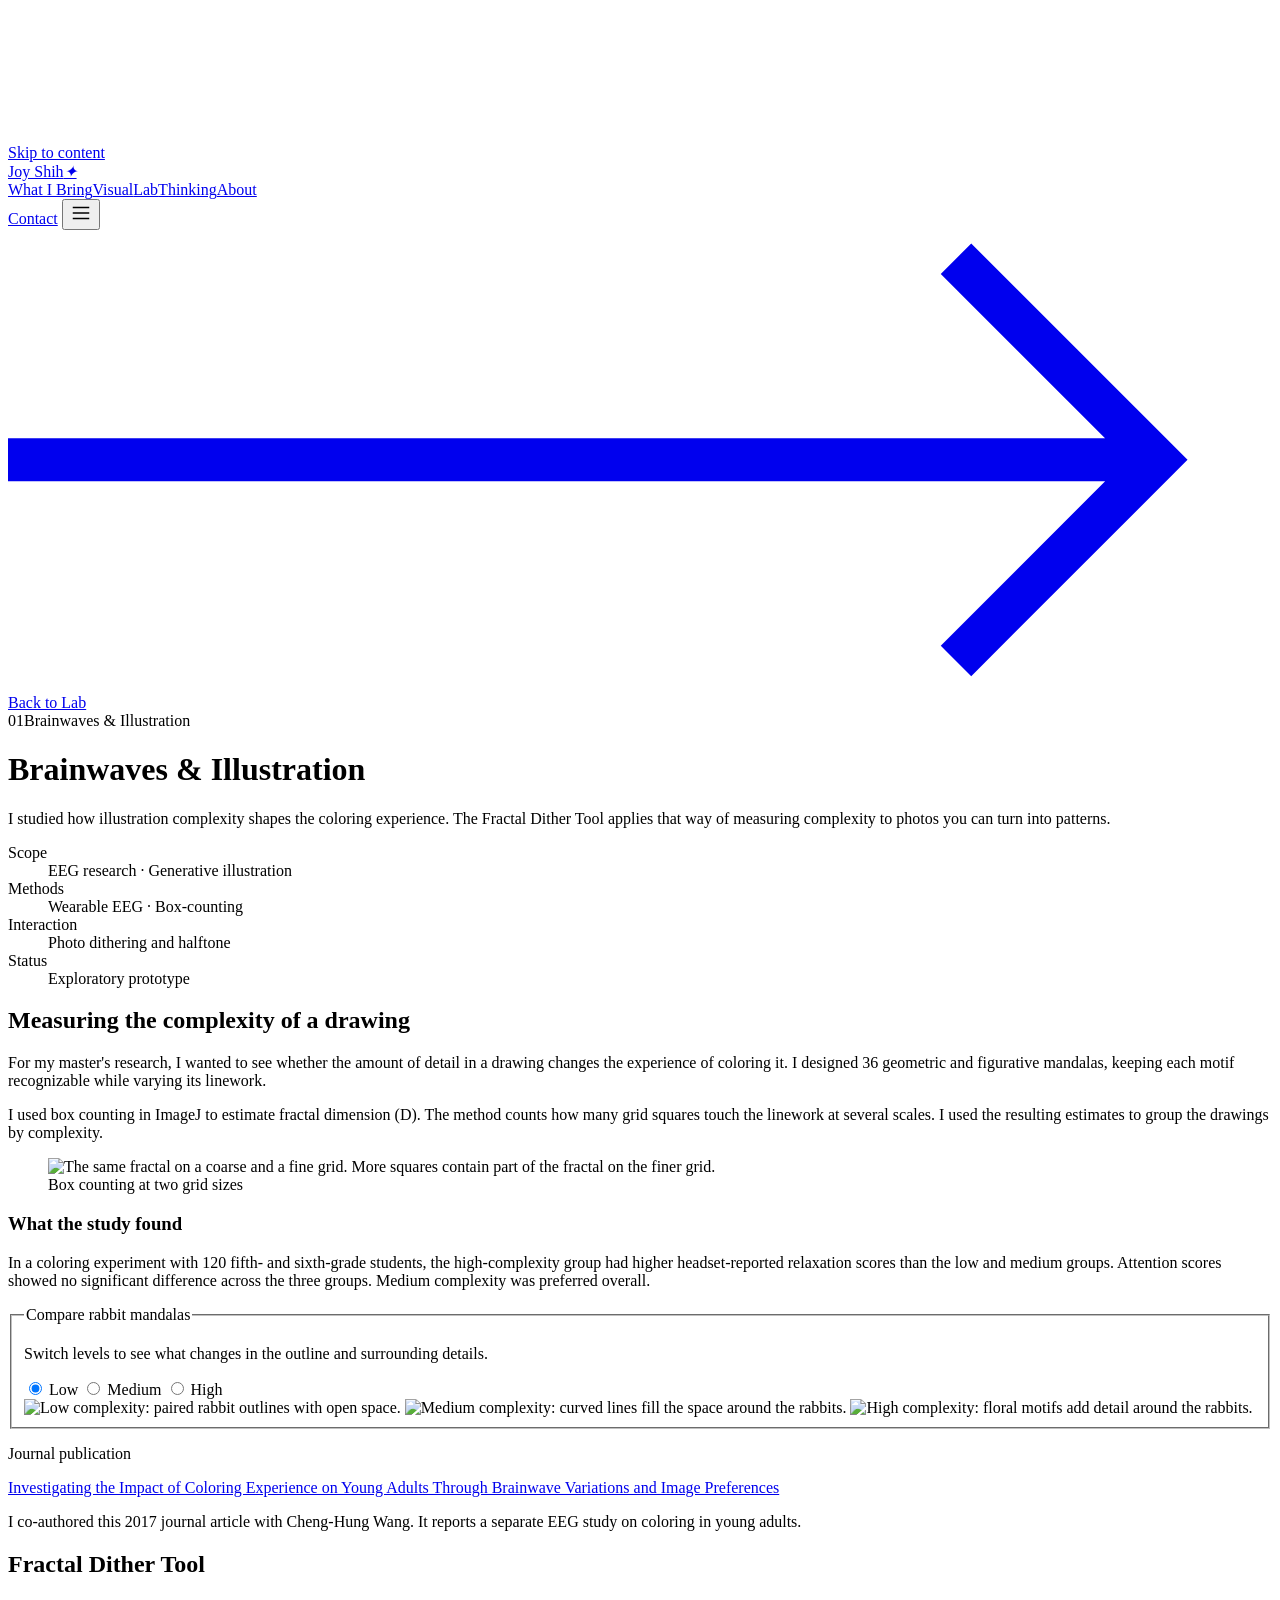
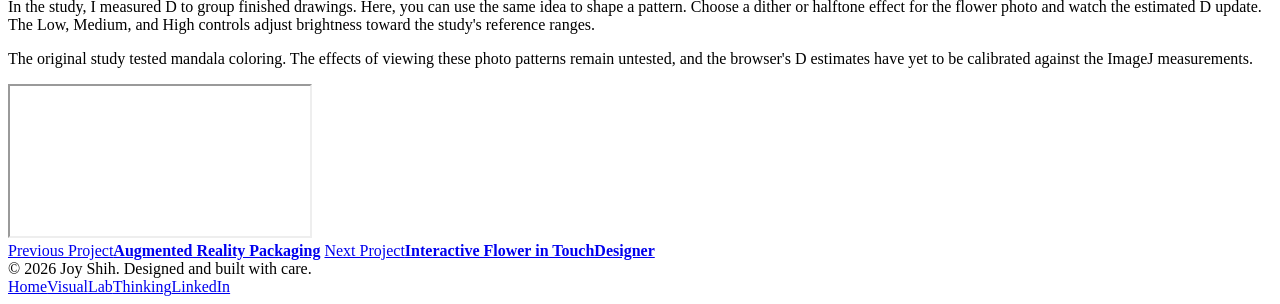
==== lab-storybook.html @ aa8666aa "Add files via upload" ====
<!DOCTYPE html>
<html lang="en">
<head>
<meta charset="utf-8">
<script>try{history.scrollRestoration="manual"}catch(e){}if(!location.hash)window.scrollTo(0,0)</script>

<meta name="viewport" content="width=device-width,initial-scale=1,viewport-fit=cover">
<title>Brainwaves & Illustration — Joy Shih</title>
<meta name="description" content="EEG research on illustration complexity and an interactive Fractal Dither Tool.">
<meta name="theme-color" content="#000000">
<link rel="preconnect" href="https://fonts.googleapis.com">
<link rel="preconnect" href="https://fonts.gstatic.com" crossorigin>
<link href="https://fonts.googleapis.com/css2?family=Instrument+Serif:ital@0;1&family=Inter:wght@400;700;900&family=Lato:wght@400;700;900&display=swap" rel="stylesheet">
<link rel="stylesheet" href="st/stories.css">
<link rel="stylesheet" href="st/project-link.css">
<link rel="stylesheet" href="st/mobile-nav.css">
<script src="st/mobile-nav.js" defer></script>
</head>
<body class="reading-page">
<a class="skip" href="#main">Skip to content</a>
<canvas id="stars" aria-hidden="true"></canvas>
<header class="bar">
 <a class="brand" href="index.html" aria-label="Joy Shih, home">Joy Shih<i aria-hidden="true">✦</i></a>
 <nav id="site-nav" aria-label="Main"><a class="nl" href="index.html#team">What I Bring</a><a class="nl" href="work.html">Visual</a><a class="nl" href="lab.html">Lab</a><a class="nl" href="stories.html">Thinking</a><a class="nl" href="index.html#about">About</a></nav>
 <a class="btn btn-sm" href="index.html#contact">Contact</a>
 <button class="menu-toggle" type="button" aria-label="Toggle navigation" aria-expanded="false" aria-controls="site-nav"><svg viewBox="0 0 24 24" width="22" height="22" aria-hidden="true"><path d="M3 6h18M3 12h18M3 18h18" fill="none" stroke="currentColor" stroke-width="1.5"/></svg></button>
</header>

<main id="main" class="wrap bloom-page">
 <a class="back" href="lab.html"><svg class="arw" viewBox="0 0 44 16" aria-hidden="true"><path d="M0 8h40M33 1l7 7-7 7" fill="none" stroke="currentColor" stroke-width="1.5"/></svg>Back to Lab</a>
 <header class="a-head">
  <div class="sh-top"><span class="sh-no">01</span><span class="kicker">Brainwaves &amp; Illustration</span><span class="sh-rule"></span></div>
  <h1>Brainwaves &amp; Illustration</h1>
  <p class="a-dek">I studied how illustration complexity shapes the coloring experience. The Fractal Dither Tool applies that way of measuring complexity to photos you can turn into patterns.</p>
  <dl class="a-facts"><div><dt>Scope</dt><dd>EEG research · Generative illustration</dd></div><div><dt>Methods</dt><dd>Wearable EEG · Box-counting</dd></div><div><dt>Interaction</dt><dd>Photo dithering and halftone</dd></div><div><dt>Status</dt><dd>Exploratory prototype</dd></div></dl>
 </header>
 <section class="bloom-method" aria-labelledby="bloom-method-title">
  <h2 id="bloom-method-title">Measuring the complexity of a drawing</h2>
  <div class="bloom-method-grid">
   <div>
    <p>For my master's research, I wanted to see whether the amount of detail in a drawing changes the experience of coloring it. I designed 36 geometric and figurative mandalas, keeping each motif recognizable while varying its linework.</p>
    <p>I used box counting in ImageJ to estimate fractal dimension (D). The method counts how many grid squares touch the linework at several scales. I used the resulting estimates to group the drawings by complexity.</p>
   </div>
   <figure><img src="st/bloom-box-counting.svg" alt="The same fractal on a coarse and a fine grid. More squares contain part of the fractal on the finer grid." loading="lazy"><figcaption>Box counting at two grid sizes</figcaption></figure>
  </div>
  <div class="bloom-method-grid bloom-sample-study">
   <div>
    <h3>What the study found</h3>
    <p>In a coloring experiment with 120 fifth- and sixth-grade students, the high-complexity group had higher headset-reported relaxation scores than the low and medium groups. Attention scores showed no significant difference across the three groups. Medium complexity was preferred overall.</p>
   </div>
   <fieldset class="bloom-rabbit-source">
    <legend>Compare rabbit mandalas</legend>
    <p>Switch levels to see what changes in the outline and surrounding details.</p>
    <div class="bloom-rabbit-options">
     <label><input type="radio" name="rabbit-complexity" value="low" checked> Low</label>
     <label><input type="radio" name="rabbit-complexity" value="medium"> Medium</label>
     <label><input type="radio" name="rabbit-complexity" value="high"> High</label>
    </div>
    <div class="bloom-rabbit-view">
     <img class="rabbit-low" src="st/bloom-rabbit.svg" alt="Low complexity: paired rabbit outlines with open space.">
     <img class="rabbit-medium" src="st/bloom-rabbit.svg" alt="Medium complexity: curved lines fill the space around the rabbits.">
     <img class="rabbit-high" src="st/bloom-rabbit.svg" alt="High complexity: floral motifs add detail around the rabbits.">
    </div>
   </fieldset>
  </div>
 </section>
 <div class="bloom-publication">
  <p class="kicker">Journal publication</p>
  <p><a href="https://doi.org/10.17265/2161-6248/2017.10.001">Investigating the Impact of Coloring Experience on Young Adults Through Brainwave Variations and Image Preferences</a></p>
  <p>I co-authored this 2017 journal article with Cheng-Hung Wang. It reports a separate EEG study on coloring in young adults.</p>
 </div>
 <section class="dither-tool" aria-labelledby="dither-title">
  <h2 id="dither-title">Fractal Dither Tool</h2>
  <div class="dither-intro">
   <p>In the study, I measured D to group finished drawings. Here, you can use the same idea to shape a pattern. Choose a dither or halftone effect for the flower photo and watch the estimated D update. The Low, Medium, and High controls adjust brightness toward the study's reference ranges.</p>
   <p>The original study tested mandala coloring. The effects of viewing these photo patterns remain untested, and the browser's D estimates have yet to be calibrated against the ImageJ measurements.</p>
  </div>
  <iframe src="fractal-dither-tool/index.html" title="Fractal Dither Tool" sandbox="allow-scripts" loading="lazy"></iframe>
 </section>
 <nav class="pn" aria-label="Project navigation">
     <a href="lab-ar-packaging.html"><span class="kicker">Previous Project</span><b>Augmented Reality Packaging</b></a>
     <a class="nx" href="lab-touchdesigner.html"><span class="kicker">Next Project</span><b>Interactive Flower in TouchDesigner</b></a>
    </nav>
</main>
<footer class="foot"><div class="ft"><span>© 2026 Joy Shih. Designed and built with care.</span><nav aria-label="Footer"><a href="index.html">Home</a><a href="work.html">Visual</a><a href="lab.html">Lab</a><a href="stories.html">Thinking</a><a href="https://www.linkedin.com/in/joy-shih-3771a3178" target="_blank" rel="noopener">LinkedIn</a></nav></div></footer>
<script src="st/stories.js"></script>
</body>
</html>
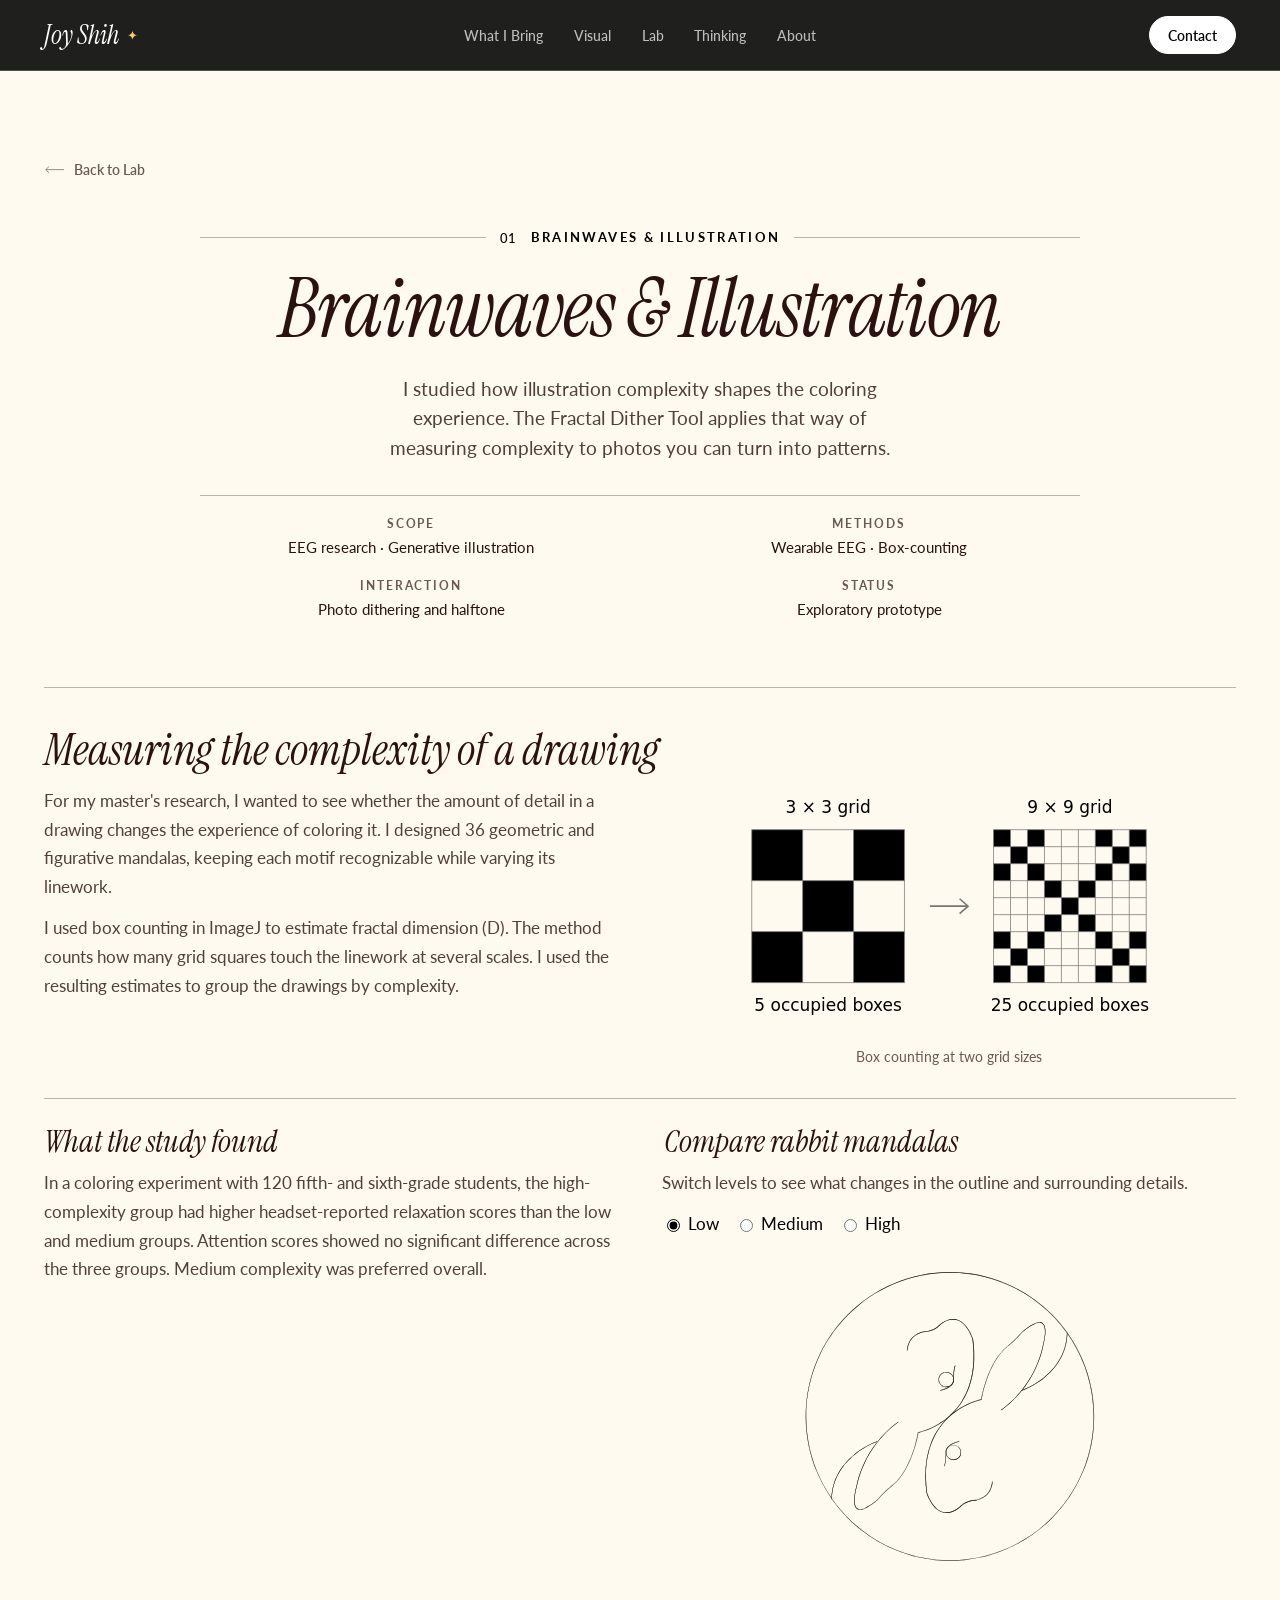
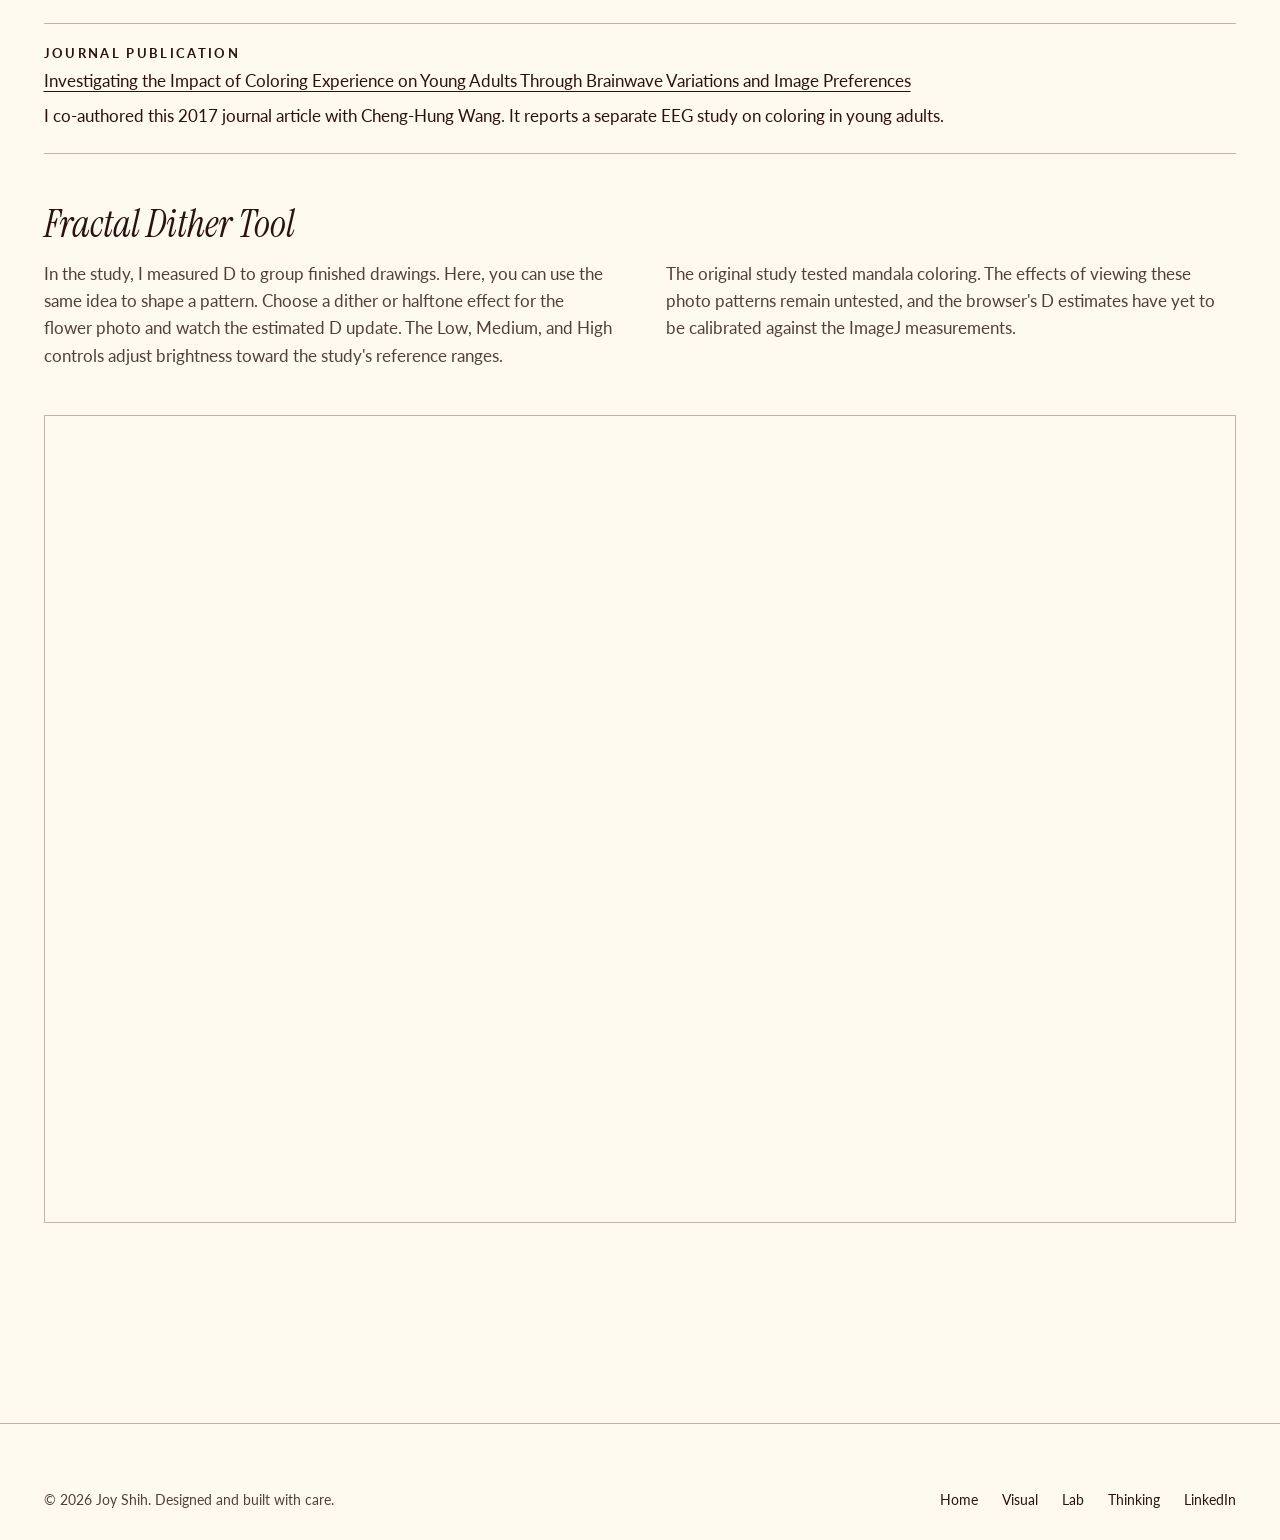
==== commit ea31713c: "Add files via upload" ====
--- a/lab-storybook.html
+++ b/lab-storybook.html
@@ -77,10 +77,7 @@
   </div>
   <iframe src="fractal-dither-tool/index.html" title="Fractal Dither Tool" sandbox="allow-scripts" loading="lazy"></iframe>
  </section>
- <nav class="pn" aria-label="Project navigation">
-     <a href="lab-ar-packaging.html"><span class="kicker">Previous Project</span><b>Augmented Reality Packaging</b></a>
-     <a class="nx" href="lab-touchdesigner.html"><span class="kicker">Next Project</span><b>Interactive Flower in TouchDesigner</b></a>
-    </nav>
+ 
 </main>
 <footer class="foot"><div class="ft"><span>© 2026 Joy Shih. Designed and built with care.</span><nav aria-label="Footer"><a href="index.html">Home</a><a href="work.html">Visual</a><a href="lab.html">Lab</a><a href="stories.html">Thinking</a><a href="https://www.linkedin.com/in/joy-shih-3771a3178" target="_blank" rel="noopener">LinkedIn</a></nav></div></footer>
 <script src="st/stories.js"></script>
--- a/st/stories.css
+++ b/st/stories.css
@@ -0,0 +1,286 @@
+/* Stories — long-form pages that share the home page's language */
+:root{--article-bg:#FFFAF0;--divider-width:1px;--divider-color:#ffffff38;--bg:#000;--fg:#fff;--mute:#a3a3a3;--line:#fff;--pk:#F283AE;--bl:#75B3D4;--y:#FEC974;--or:#F47C60;--g:#5D8154;
+ --pad:clamp(24px,3.4vw,48px);--max:1320px;--read:68ch;--serif:'Instrument Serif',Georgia,serif;--sans:Lato,system-ui,sans-serif;--ease:cubic-bezier(.2,.8,.2,1)}
+*{box-sizing:border-box}
+html{scroll-behavior:auto;-webkit-text-size-adjust:100%;overflow-x:hidden}
+@supports(overflow:clip){html,body{overflow-x:clip}}
+body{margin:0;background:#000;color:#fff;font:400 17px/1.7 var(--sans);-webkit-font-smoothing:antialiased}
+a{color:inherit}
+img{max-width:100%;display:block}
+.sr{position:absolute;width:1px;height:1px;overflow:hidden;clip:rect(0 0 0 0);white-space:nowrap}
+.skip{position:absolute;left:-999px;top:8px;background:#fff;color:#000;padding:8px 14px;border-radius:999px;z-index:99}.skip:focus{left:12px}
+:focus-visible{outline:2px solid var(--y);outline-offset:3px}
+#stars{position:fixed;inset:0;width:100%;height:100%;z-index:0;pointer-events:none;opacity:.55}
+main,.bar,.foot{position:relative;z-index:1}
+/* header (same as home) */
+.bar{position:fixed;top:0;left:0;right:0;z-index:30;display:flex;align-items:center;justify-content:space-between;gap:24px;padding:16px var(--pad);background:rgba(0,0,0,.6);-webkit-backdrop-filter:blur(12px);backdrop-filter:blur(12px);border-bottom:var(--divider-width) solid #ffffff38}
+.brand{display:inline-flex;align-items:center;gap:8px;color:#fff;text-decoration:none;font:italic 400 26px/1 var(--serif)}
+.brand i{font-style:normal;font-size:13px;color:var(--y);transition:transform .6s var(--ease)}.brand:hover i{transform:rotate(90deg)}
+.bar nav{position:absolute;left:50%;transform:translateX(-50%);display:flex;gap:clamp(18px,2.4vw,36px)}
+.nl{position:relative;color:#bdbdbd;text-decoration:none;font:500 14px var(--sans);padding:6px 0;transition:color .25s}
+.nl::after{content:'';position:absolute;left:0;right:0;bottom:0;height:1px;background:#fff;transform:scaleX(0);transform-origin:left;transition:transform .45s var(--ease)}
+.nl:hover,.nl.on{color:#fff}.nl:hover::after,.nl.on::after{transform:scaleX(1)}
+.btn{display:inline-flex;align-items:center;justify-content:center;gap:12px;height:48px;padding:0 24px;border-radius:999px;background:#fff;color:#000;border:1px solid #fff;text-decoration:none;font:600 15px var(--sans);transition:background .3s var(--ease),color .3s var(--ease)}
+.btn:hover{background:transparent;color:#fff}.btn-sm{height:38px;padding:0 18px;font-size:14px}
+.btn-ghost{background:transparent;color:#fff;border-color:rgba(255,255,255,.5)}.btn-ghost:hover{background:#fff;color:#000}
+.arw{width:22px;height:auto;flex:none}
+/* section head grammar */
+.kicker{margin:0;font:700 13px/1.2 var(--sans);letter-spacing:.18em;text-transform:uppercase}
+.sh-top{display:flex;align-items:center;gap:14px}
+.sh-no{font:500 13px var(--sans);font-variant-numeric:tabular-nums;letter-spacing:.04em}
+.sh-rule{flex:1;height:0;border-top:var(--divider-width) solid var(--divider-color)}
+/* ---------- list page ---------- */
+.wrap{max-width:var(--max);margin:0 auto;padding:0 var(--pad)}
+.s-hero{padding-top:clamp(140px,16vw,220px);padding-bottom:clamp(56px,6vw,96px)}
+.s-hero h1{margin:clamp(20px,2vw,28px) 0 0;font:italic 400 clamp(56px,8vw,120px)/.95 var(--serif);letter-spacing:-.02em}
+.s-hero .lede{margin:28px 0 0;max-width:52ch;font-size:clamp(18px,1.4vw,21px);line-height:1.6;color:#dcdcdc}
+.s-list{list-style:none;margin:0;padding:0;border-top:var(--divider-width) solid var(--divider-color)}
+.s-item > :is(a,.s-row){display:grid;grid-template-columns:72px minmax(0,1fr) minmax(0,360px);gap:clamp(20px,3vw,48px);align-items:center;padding:clamp(28px,3vw,44px) 0;border-bottom:var(--divider-width) solid var(--divider-color);text-decoration:none;color:inherit}
+.s-no{font:500 13px var(--sans);color:var(--mute);font-variant-numeric:tabular-nums;align-self:start;padding-top:10px}
+.s-meta{display:flex;flex-wrap:wrap;gap:6px 16px;font:700 12px var(--sans);letter-spacing:.16em;text-transform:uppercase;color:var(--mute)}
+.s-meta b{color:var(--c,var(--bl));font-weight:700}
+.s-item h2{margin:12px 0 0;font:italic 400 clamp(32px,3.4vw,52px)/1.05 var(--serif);letter-spacing:-.01em;transition:color .3s}
+.s-item p{margin:12px 0 0;max-width:52ch;color:#cfcfcf}
+.s-read{display:inline-flex;align-items:center;gap:14px;margin-top:20px;font:600 15px var(--sans)}
+.s-read i{width:44px;height:44px;border-radius:50%;border:1px solid rgba(255,255,255,.5);display:grid;place-items:center;transition:background .3s,color .3s,border-color .3s}
+.s-read .arw{width:20px;transition:transform .35s var(--ease)}
+.s-thumb{aspect-ratio:4/3;border-radius:16px;overflow:hidden;background:#111}
+.s-thumb img{width:100%;height:100%;object-fit:cover;transition:transform 1s var(--ease)}
+.s-thumb.type{display:grid;place-items:center;background:radial-gradient(circle at 30% 30%,rgba(117,179,212,.35),transparent 60%),#0d1418;border:1px solid rgba(255,255,255,.18)}
+.s-thumb.type span{font:italic 400 clamp(40px,4vw,64px)/1 var(--serif);color:var(--bl);text-align:center;padding:0 20px}
+.s-item a:hover img{transform:scale(1.04)}
+.s-item a:hover .s-read i{background:#fff;color:#000;border-color:#fff}.s-item a:hover .s-read .arw{transform:translateX(3px)}
+/* ---------- article ---------- */
+.art{max-width:var(--max);margin:0 auto;padding:clamp(130px,14vw,190px) var(--pad) 0}
+.back{display:inline-flex;align-items:center;gap:10px;color:var(--mute);text-decoration:none;font:600 14px var(--sans);margin-bottom:clamp(36px,4vw,56px)}
+.back .arw{transform:scaleX(-1);width:20px}.back:hover{color:#fff}
+.a-head{max-width:880px}
+.a-head h1{margin:22px 0 0;font:italic 400 clamp(48px,6.4vw,96px)/1 var(--serif);letter-spacing:-.02em}
+.a-dek{margin:24px 0 0;max-width:46ch;font-size:clamp(19px,1.5vw,22px);line-height:1.55;color:#dcdcdc}
+.a-facts{display:grid;grid-template-columns:repeat(2,minmax(0,1fr));gap:18px 36px;margin:32px 0 0;padding:20px 0 0;border-top:var(--divider-width) solid var(--divider-color)}
+.a-facts div{display:flex;flex-direction:column;gap:4px}
+.a-facts dt{font:700 12px var(--sans);letter-spacing:.16em;text-transform:uppercase;color:var(--mute)}
+.a-facts dd{margin:0;font-size:15px}
+.a-cover{margin:clamp(48px,5vw,80px) 0 0;border-radius:20px;overflow:hidden;background:#111}
+.a-cover img{width:100%}
+.a-cover figcaption,.fig figcaption{margin-top:12px;font-size:14px;color:var(--mute);padding:0 2px}
+.a-cover.plain{background:none;border-radius:0}
+.prose{max-width:var(--read);margin:clamp(56px,6vw,96px) auto 0;font-size:clamp(17px,1.2vw,19px);line-height:1.75;color:#e6e6e6}
+.prose h2{margin:2.4em 0 .6em;font:italic 400 clamp(30px,2.6vw,40px)/1.1 var(--serif);color:#fff;letter-spacing:-.01em}
+.prose h2:first-child{margin-top:0}
+.prose p{margin:0 0 1.2em}
+.prose ul{margin:0 0 1.4em;padding:0;list-style:none}
+.prose li{position:relative;padding-left:26px;margin:.5em 0}
+.prose li::before{content:'✦';position:absolute;left:0;top:.05em;font-size:.7em;color:var(--c,var(--bl))}
+.prose li b{color:#fff}
+.pull{margin:2em 0;padding:0 0 0 24px;border-left:var(--divider-width) solid var(--divider-color);font:italic 400 clamp(28px,2.6vw,40px)/1.2 var(--serif);color:#fff}
+.pull cite{display:block;margin-top:12px;font:700 12px var(--sans);font-style:normal;letter-spacing:.16em;text-transform:uppercase;color:var(--mute)}
+.fig{margin:clamp(40px,4vw,64px) auto;max-width:1000px}
+.fig.wide{max-width:none}
+.fig img{width:100%;border-radius:16px}
+.gal{display:grid;grid-template-columns:repeat(3,minmax(0,1fr));gap:clamp(12px,1.4vw,20px);margin:clamp(40px,4vw,64px) 0}
+.gal figure{margin:0}
+.gal .ph{aspect-ratio:1;border-radius:14px;overflow:hidden;background:#111}
+.gal img{width:100%;height:100%;object-fit:cover;transition:transform 1s var(--ease)}
+.gal figure:hover img{transform:scale(1.04)}
+.gal figcaption{margin-top:10px;font-size:14px;color:var(--mute);line-height:1.45}
+.gal .tall{grid-row:span 2}.gal .tall .ph{aspect-ratio:auto;height:calc(100% - 34px)}
+.takeaway{max-width:var(--read);margin:clamp(48px,5vw,80px) auto 0;padding:28px 0 0;border-top:var(--divider-width) solid var(--divider-color)}
+.takeaway .kicker{color:var(--c,var(--bl))}
+.takeaway p:not(.kicker){margin:12px 0 0;font:italic 400 clamp(26px,2.4vw,36px)/1.25 var(--serif)}
+/* prev / next */
+.pn{max-width:var(--max);margin:clamp(88px,9vw,140px) auto 0;padding:0 var(--pad);display:grid;grid-template-columns:1fr 1fr;gap:var(--pad)}
+.pn a{display:block;padding:28px 0 0;border-top:var(--divider-width) solid var(--divider-color);text-decoration:none;color:inherit}
+.pn .kicker{color:var(--mute)}
+.pn b{display:block;margin-top:10px;font:italic 400 clamp(26px,2.4vw,36px)/1.15 var(--serif);font-weight:400;transition:color .3s}
+.pn a:hover b{color:var(--bl)}
+.pn .nx{text-align:right}
+/* footer */
+.foot{margin-top:clamp(96px,10vw,160px);padding:clamp(48px,5vw,72px) var(--pad) 28px;border-top:var(--divider-width) solid var(--divider-color);color:#bdbdbd;font-size:14px}
+.ft{max-width:var(--max);margin:0 auto;display:flex;justify-content:space-between;align-items:center;gap:20px;flex-wrap:wrap}
+.ft nav{display:flex;gap:24px}.ft a{color:#e8e8e8;text-decoration:none}.ft a:hover{color:#fff;text-decoration:underline;text-underline-offset:4px}
+/* reveal */
+[data-rv]{opacity:0;transform:translateY(28px);transition:opacity .9s var(--ease),transform 1s var(--ease)}
+[data-rv].in{opacity:1;transform:none}
+@media(prefers-reduced-motion:reduce){[data-rv]{opacity:1;transform:none;transition:none}*{scroll-behavior:auto}}
+@media(max-width:1100px){.bar .status{display:none}}
+@media(max-width:860px){
+ :root{--pad:24px}
+ .bar nav{display:none}.brand{font-size:22px}
+ .s-item > :is(a,.s-row){grid-template-columns:1fr;gap:14px}
+ .s-no{padding-top:0}
+ .s-thumb{order:-1}
+ .gal{grid-template-columns:1fr 1fr}
+ .gal .tall{grid-row:auto}.gal .tall .ph{aspect-ratio:1;height:auto}
+ .pn{grid-template-columns:1fr}.pn .nx{text-align:left}
+ .a-facts{gap:12px 20px;padding-top:14px}
+ .a-facts div{gap:3px}
+ .a-facts dd{line-height:1.35}
+ .bloom-metrics{text-align:center}
+}
+@media(max-width:380px){:root{--pad:20px}}
+.a-cover img,.fig img{height:auto}
+.a-cover{max-width:1080px}
+/* ===== thumbnails: one paper mat (ticket beige) for every story ===== */
+.s-thumb.paper{background:#E9DBCD;border:0;display:grid;place-items:center;padding:7%}
+.s-thumb.paper img{width:100%;height:100%;border-radius:10px;object-fit:cover;box-shadow:0 1px 0 rgba(0,0,0,.04)}
+.s-thumb.paper.cut img{object-fit:contain;border-radius:0;box-shadow:none;filter:drop-shadow(0 10px 14px rgba(60,40,20,.18))}
+/* paper-mat cover for cut-out objects */
+.a-cover .mat img{width:100%}
+.a-cover.paper{background:none;border-radius:0;max-width:980px}
+.a-cover.paper .mat{background:#E9DBCD;border-radius:20px;padding:clamp(28px,5vw,72px)}
+.a-cover.paper .mat img{filter:drop-shadow(0 18px 24px rgba(60,40,20,.2))}
+/* list: no rules between stories, spacing does the separating */
+.s-list{border-top:0}
+.s-item > :is(a,.s-row){border-bottom:0;padding:0}
+.s-item+.s-item{margin-top:clamp(72px,8vw,128px)}
+.s-hero{padding-bottom:clamp(64px,7vw,112px)}
+/* ===== frame-by-frame drawing: sketch → line → colour ===== */
+.drawfig{background:none;border-radius:0;max-width:1080px}
+.draw{position:relative;border-radius:20px;overflow:hidden;background:#E9DBCD;aspect-ratio:1200/782}
+.draw img{position:absolute;inset:0;width:100%;height:100%;object-fit:cover}
+.drawfig figcaption{display:flex;justify-content:space-between;align-items:center;gap:16px;flex-wrap:wrap}
+.dsteps{list-style:none;margin:0;padding:0;display:flex;gap:6px}
+.dsteps li{font:700 11px var(--sans);letter-spacing:.14em;text-transform:uppercase;color:#6b6b6b;padding:6px 12px;border:1px solid rgba(255,255,255,.25);border-radius:999px;transition:color .2s,background .2s,border-color .2s}
+.dsteps li.on{color:#000;background:var(--c,#fff);border-color:var(--c,#fff)}
+
+.work-jump{display:flex;flex-wrap:wrap;gap:12px 24px;margin-top:24px}
+.work-jump a{text-decoration:underline;text-underline-offset:4px}
+.work-category{scroll-margin-top:110px;padding-bottom:clamp(64px,8vw,120px)}
+.work-category>h2{margin:0 0 32px;font:italic 400 clamp(38px,5vw,72px)/1 var(--serif)}
+.work-category .s-item h3{margin:12px 0 0;font:italic 400 clamp(32px,3.4vw,52px)/1.05 var(--serif)}
+
+.s-row figure{margin:0}
+
+.chapter-time{margin-inline-start:14px;font-size:13px;color:var(--mute)}
+.s-thumb video{display:block;width:100%;height:100%;object-fit:cover}
+.s-item .lab-media-note{color:var(--mute);font-size:13px}
+
+
+.bloom-page{padding-top:clamp(120px,12vw,180px);padding-bottom:72px}
+.bloom-controls{display:flex;flex-wrap:wrap;align-items:center;gap:10px;margin:26px 0 18px}
+.bloom-controls :is(select,button){font:inherit;border:1px solid #aaa;border-radius:6px;background:#171717;color:white;padding:9px 12px}
+.bloom-controls button{cursor:pointer}
+#bloom-generate{background:#f5ddbe;color:#24201e;border-color:#f5ddbe}
+#bloom-canvas{width:100%;height:auto;display:block;border-radius:12px;background:#f4e8d7}
+#bloom-status{min-height:1.5em;color:#cfcfcf}
+
+.bloom-research{display:grid;grid-template-columns:repeat(2,minmax(0,1fr));gap:clamp(24px,3.4vw,48px);margin:36px 0 46px}
+.bloom-research section{border-top:var(--divider-width) solid var(--divider-color);padding-top:18px}
+.bloom-page h2{font:italic 400 clamp(28px,4vw,44px)/1.1 var(--serif);margin:0 0 12px}
+.bloom-research p,.bloom-extension>p{color:#d9d9d9;line-height:1.6;max-width:68ch}
+@media(max-width:680px){.bloom-research{grid-template-columns:1fr}}
+
+.bloom-metrics{display:grid;grid-template-columns:repeat(2,minmax(0,1fr));gap:12px;margin:22px 0 0}
+.bloom-metrics div,.bloom-chart{color:var(--ink)}
+.bloom-metrics dd{margin:4px 0 0}.bloom-metrics dd:first-of-type{font:italic 400 clamp(30px,4vw,56px)/1.1 var(--serif);color:#af2420}
+.bloom-chart{margin:22px 0 0}.bloom-chart figcaption{font-weight:700}.bloom-chart figcaption span{font-size:13px;font-weight:400}
+.bloom-chart ul{list-style:none;padding:0;margin:14px 0}.bloom-chart li+li{margin-top:10px}
+.bloom-chart li div{display:flex;justify-content:space-between;gap:12px;font-size:14px}
+.bloom-bar{display:block;height:5px;margin-top:4px;background:#dfcfbc;border-radius:4px;overflow:hidden}
+.bloom-bar span{display:block;width:var(--score);height:100%;background:#836e84}
+.bloom-chart li:last-child .bloom-bar span{background:#af2420}
+.bloom-research .bloom-chart p{font-size:13px;color:#493632;margin:0}
+.bloom-publication{margin-bottom:48px;padding:16px 0;border-block:var(--divider-width) solid var(--divider-color)}
+.bloom-publication p{margin:6px 0}.bloom-publication a{text-decoration:underline;text-underline-offset:4px}
+
+/* Article pages share the Visual case-study paper and dark header. */
+:is(.light,.reading-page){--divider-color:#2b12104d}
+.reading-page{--ink:#2b1210;--soft:#504039;--mute:#685951;--line:#2b12104d;background:var(--article-bg);color:var(--ink)}
+.reading-page #stars{display:none}
+.reading-page .bar{background:rgba(0,0,0,.88)}
+.reading-page :is(.a-dek,.prose,.bloom-research section>p,.bloom-extension>p,#bloom-status,.foot){color:var(--soft)}
+.reading-page :is(.prose h2,.prose li b,.pull,.back:hover,.ft a,.ft a:hover){color:var(--ink)}
+.reading-page :is(.a-head .kicker,.takeaway .kicker,.pn a:hover b){color:#8b3830!important}
+.reading-page .dsteps li{border-color:var(--line)}
+.reading-page .dsteps li.on{border-color:var(--c)}
+.reading-page .bloom-controls :is(select,button){background:var(--article-bg);color:var(--ink);border-color:#8b7369}
+.reading-page #bloom-generate{background:#8b3830;color:#fff;border-color:#8b3830}
+.reading-page main :focus-visible,.reading-page .foot :focus-visible{outline-color:#8b3830}
+
+.bloom-method{margin:clamp(32px,5vw,72px) 0 48px;padding-top:clamp(24px,3vw,40px);border-top:var(--divider-width) solid var(--divider-color)}
+.bloom-method-grid{display:grid;grid-template-columns:repeat(2,minmax(0,1fr));gap:clamp(16px,3.4vw,48px)}
+.bloom-method p{margin:0 0 12px;color:var(--soft)}
+.bloom-method figure{margin:0}
+.bloom-method figcaption{margin-top:8px;font-size:14px;color:var(--mute);text-align:center}
+@media(max-width:720px){.bloom-method-grid{grid-template-columns:1fr}}
+
+.bloom-method-grid>figure img{width:100%;height:auto;max-height:250px;object-fit:contain;object-position:center}
+.bloom-method-grid h3,.bloom-rabbit-source legend{margin:0 0 8px;font:italic 400 clamp(24px,2.4vw,32px)/1.15 var(--serif)}
+.bloom-method-grid p+h3{margin-top:20px}
+.bloom-sample-study{margin-top:30px;padding-top:26px;border-top:var(--divider-width) solid var(--divider-color)}
+.bloom-rabbit-source{margin:0;padding:0;border:0;min-width:0}
+.bloom-rabbit-options{display:flex;flex-wrap:wrap;gap:8px 16px;margin-bottom:16px}
+.bloom-rabbit-options label{display:inline-flex;align-items:center;gap:5px;cursor:pointer}
+.bloom-rabbit-options{color:#000}
+.bloom-rabbit-options input{accent-color:#000}
+.bloom-rabbit-view{position:relative;overflow:hidden;aspect-ratio:1;width:min(100%,320px);margin-inline:auto}
+.bloom-rabbit-view img{position:absolute;width:378.95%;max-width:none;top:-54.74%;height:auto;opacity:0;visibility:hidden;transition:opacity .35s,visibility .35s}
+.rabbit-low{left:-7.37%}.rabbit-medium{left:-138.95%}.rabbit-high{left:-269.47%}
+.bloom-rabbit-source:has([value="low"]:checked) .rabbit-low,
+.bloom-rabbit-source:has([value="medium"]:checked) .rabbit-medium,
+.bloom-rabbit-source:has([value="high"]:checked) .rabbit-high{opacity:1;visibility:visible}
+.bloom-design-decisions{margin-top:22px}
+.bloom-design-decisions p{margin:0;color:var(--soft);line-height:1.6}
+@media(prefers-reduced-motion:reduce){.bloom-rabbit-view img{transition:none}}
+#bloom-method-title,#bloom-try{scroll-margin-top:100px}
+
+.lab-video-case figure{margin:32px 0 0}
+.lab-video-case video{display:block;width:100%;max-height:75vh;border-radius:12px;background:#211b19}
+.lab-video-case figcaption{margin-top:10px;color:var(--mute);font-size:14px}
+
+.work-page .bar{background:#000;-webkit-backdrop-filter:none;backdrop-filter:none}
+.work-page .s-item p:not(.lab-media-note){color:var(--soft)}
+
+:is(.light,.reading-page) .a-head{margin-inline:auto;text-align:center}
+:is(.light,.reading-page) .a-dek{margin-inline:auto}
+:is(.light,.reading-page) .a-head .sh-top{justify-content:center}
+:is(.light,.reading-page) .a-head .sh-top::before,
+:is(.light,.reading-page) .a-head .sh-rule{flex:1;height:0;border-top:var(--divider-width) solid var(--divider-color)}
+:is(.light,.reading-page) .a-head .sh-top::before{content:''}
+
+.a-cover.classroom-cover{margin-inline:auto}
+.classroom-cover .mat{aspect-ratio:1600 / 900;overflow:hidden}
+
+.a-cover:is(.craft-cover,.luer-cover){margin-inline:auto}
+.fig .caption-centered{text-align:center}
+
+.reading-page .bloom-page > .a-head .sh-top :is(.sh-no,.kicker){color:#000!important}
+.bloom-page>.pn{padding-inline:0}
+
+@media(max-width:860px){
+ .work-page .bar{flex-wrap:wrap;gap:8px 16px}
+ .work-page .bar nav{position:static;transform:none;order:1;display:flex;justify-content:center;flex-wrap:wrap;gap:4px 16px;width:100%}
+ .work-page .bar .nl{white-space:nowrap}
+}
+
+.work-page .s-thumb{
+ position:relative;
+ width:100%;
+ margin:0;
+ border:var(--divider-width) solid var(--divider-color);
+}
+.work-page .s-thumb :is(img,video){position:absolute;inset:0}
+
+.lab-wait{padding-block:clamp(100px,15vh,160px) clamp(48px,8vh,96px)}
+.lab-terminal{
+ display:grid;place-content:center;justify-items:center;gap:18px;
+ min-height:clamp(320px,55vh,560px);margin-top:24px;padding:24px;
+ border:var(--divider-width) solid var(--divider-color);border-radius:16px;
+ background:#181710;color:#f4e9cb;text-align:center;
+ font-family:ui-monospace,Consolas,monospace;
+}
+.lab-terminal pre{margin:0;color:#dbca86;font:inherit;line-height:1.15}
+.lab-terminal h1{margin:0;font:700 clamp(22px,5vw,56px)/1.05 ui-monospace,Consolas,monospace;letter-spacing:.02em}
+.lab-terminal h1 span{color:#dbca86;animation:lab-cursor 1.25s steps(1) infinite}
+.lab-terminal-progress{color:#dbca86;font-size:clamp(12px,2vw,16px)}
+@keyframes lab-cursor{50%{opacity:0}}
+@media(prefers-reduced-motion:reduce){.lab-terminal h1 span{animation:none}}
+
+.dither-tool{display:grid;gap:14px;margin-block:32px 0}
+.dither-tool iframe{display:block;margin-top:clamp(18px,2.5vw,36px);width:calc(100% - 2 * var(--divider-width));height:var(--dither-height, 640px);box-sizing:content-box;border:var(--divider-width) solid var(--divider-color);background:var(--article-bg)}
+
+.dither-tool>h2{margin:0;font:italic 400 clamp(28px,3vw,42px)/1.15 var(--serif)}
+.dither-intro{display:grid;grid-template-columns:repeat(2,minmax(0,1fr));gap:12px clamp(24px,4vw,52px)}
+.dither-intro p{margin:0;color:var(--soft);line-height:1.6}
+@media(max-width:680px){.dither-intro{grid-template-columns:1fr}}
--- a/st/project-link.css
+++ b/st/project-link.css
@@ -0,0 +1,13 @@
+.project-link {
+ display: inline-block;
+ margin-top: 20px;
+ font: 600 15px var(--sans);
+ color: inherit;
+ text-decoration: underline;
+ text-decoration-thickness: 1px;
+ text-underline-offset: .24em;
+}
+a:is(:hover,:focus-visible) .project-link,
+a.project-link:is(:hover,:focus-visible) {
+ text-decoration-thickness: 2px;
+}
--- a/st/mobile-nav.css
+++ b/st/mobile-nav.css
@@ -0,0 +1,11 @@
+.menu-toggle{display:none}
+@media(max-width:860px){
+ .bar{gap:12px}
+ .bar > .btn{margin-inline-start:auto}
+ .bar .menu-toggle{display:grid;place-items:center;flex:none;width:44px;height:44px;padding:0;border:1px solid #ffffff50;border-radius:50%;background:transparent;color:#fff;cursor:pointer}
+ .bar .menu-toggle:focus-visible,.bar #site-nav a:focus-visible{outline:2px solid #fff;outline-offset:2px}
+ .bar #site-nav{display:none}
+ .bar #site-nav.is-open{position:absolute;inset:100% 0 auto;transform:none;width:auto;display:grid;gap:0;padding:8px var(--pad) 14px;background:#000;border-bottom:1px solid #ffffff38;max-height:70vh;overflow:auto;text-align:left;justify-content:stretch}
+ .bar #site-nav a{width:auto;padding:12px 0;color:#fff}
+ .ft nav{flex-wrap:wrap;gap:10px 18px}
+}
